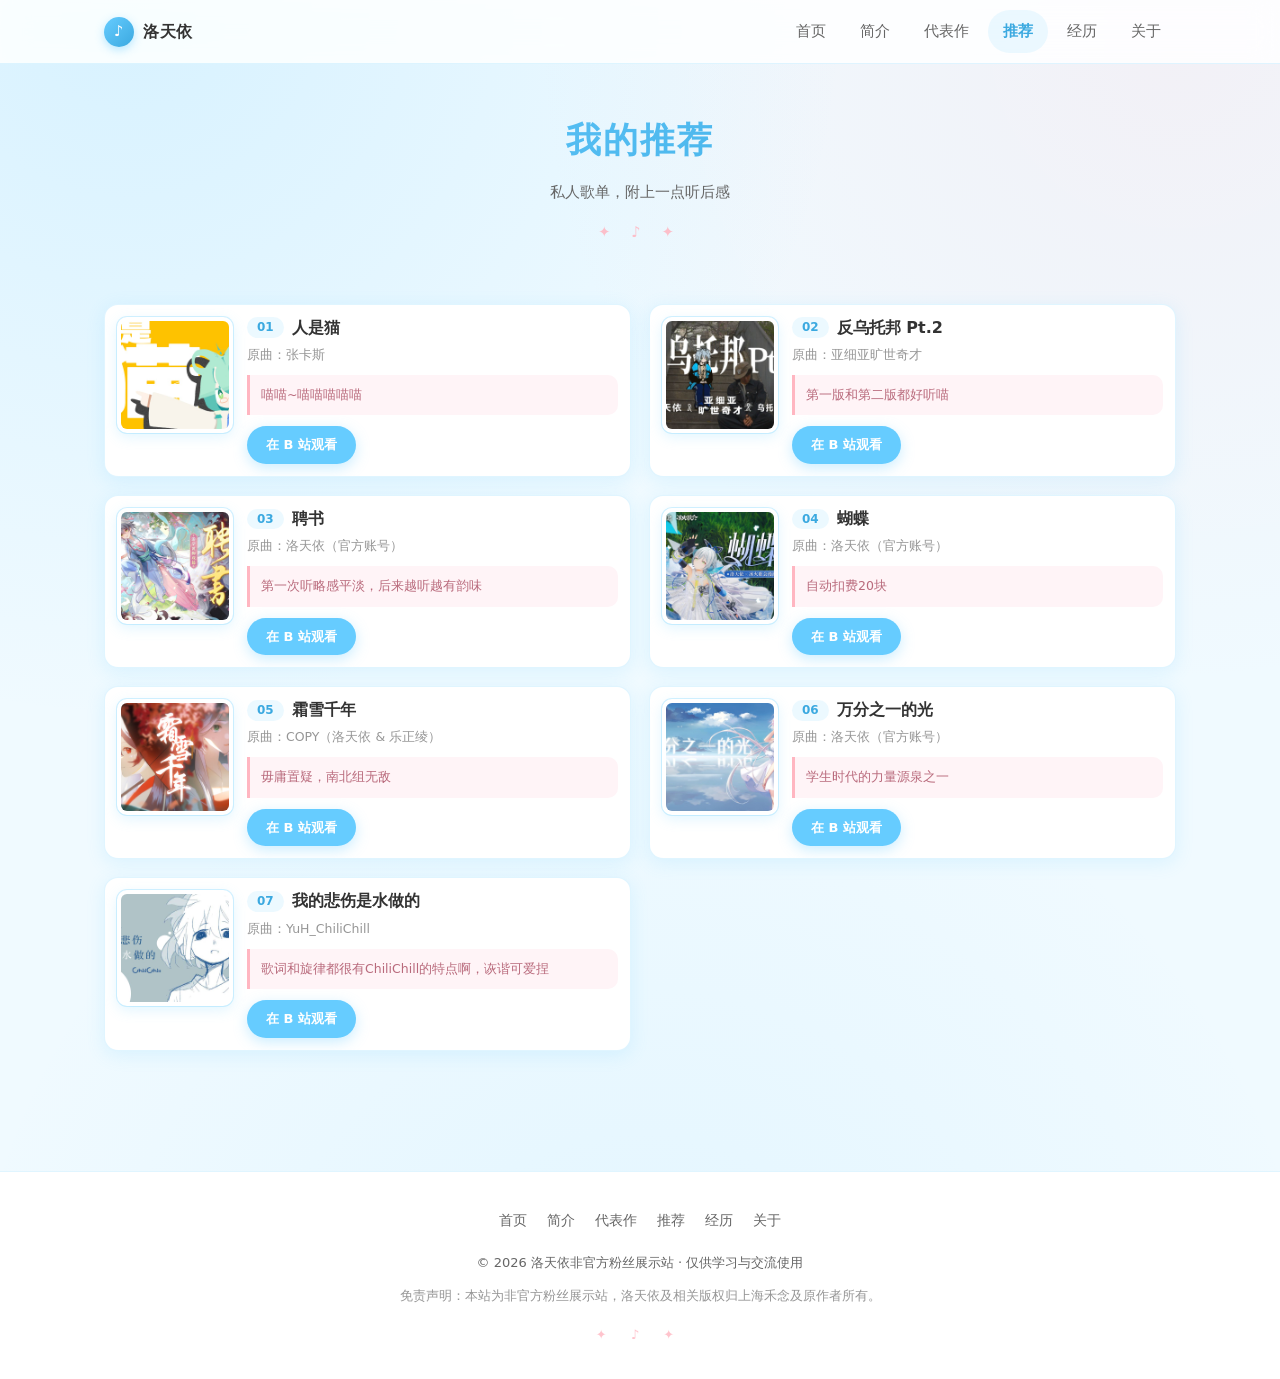
==== recommendations.html @ aaa6072d "Add files via upload" ====
<!DOCTYPE html>
<html lang="zh-CN">
<head>
  <meta charset="UTF-8">
  <meta name="viewport" content="width=device-width, initial-scale=1.0">
  <!-- 内容安全策略：只允许加载本站资源（脚本 / 样式 / 图片 / 网络请求全部限定同源）。
       唯一例外是 style-src 的 'unsafe-inline' —— 页面里用了 style="" 内联属性。 -->
  <meta http-equiv="Content-Security-Policy"
        content="default-src 'self'; img-src 'self'; style-src 'self' 'unsafe-inline'; script-src 'self'; connect-src 'self'; base-uri 'self'; form-action 'none'; object-src 'none'; frame-src 'none'">
  <title>推荐 · 洛天依</title>
  <meta name="description" content="站长私人的洛天依推荐歌单，附每首歌的推荐语。">
  <meta name="theme-color" content="#66CCFF">
  <link rel="stylesheet" href="css/style.css">
</head>

<body>

  <!-- 顶部固定导航：当前页为「推荐」 -->
  <header class="nav">
    <div class="nav-inner">
      <a class="brand" href="index.html">
        <span class="brand-mark">♪</span>
        <span class="brand-name">洛天依</span>
      </a>
      <button class="nav-toggle" id="navToggle" type="button"
              aria-label="打开导航菜单" aria-expanded="false" aria-controls="navLinks">
        <span></span><span></span><span></span>
      </button>
      <nav class="nav-links" id="navLinks">
        <a href="index.html">首页</a>
        <a href="profile.html">简介</a>
        <a href="works.html">代表作</a>
        <a href="recommendations.html" class="active" aria-current="page">推荐</a>
        <a href="history.html">经历</a>
        <a href="about.html">关于</a>
      </nav>
    </div>
  </header>

  <main>

    <div class="page-head container">
      <h1>我的推荐</h1>
      <p>私人歌单，附上一点听后感</p>
      <p class="head-deco" aria-hidden="true">✦ ♪ ✦</p>
    </div>

    <!-- ==================================================================
         维护备注（不在页面上显示，改数据时看这里）

         本页数据来自 _data/recommendations.json，由 js/main.js 渲染。
         想加歌 / 改推荐语 / 换封面，编辑那个 JSON 就行，不用动 HTML。

         改完请双击根目录的「更新推荐数据.bat」同步一次 ——
         它会生成 _data/recommendations.js 镜像，让你直接双击网页时也能读到数据
         （浏览器出于同源策略，禁止本地网页用 fetch 读取 JSON 文件）。
         部署到服务器后，页面会优先直接读取 JSON，就不需要这一步了。
         ================================================================== -->


    <!-- ==================================================================
         歌单容器
         注意：id="recList" 是 main.js 的挂载点，class="rec-grid" 提供网格布局。
              两者都不要删，否则推荐卡片渲染不出来。
         ================================================================== -->
    <section class="section container">
      <div class="rec-grid" id="recList">
        <p class="loading">正在加载歌单…</p>
      </div>
    </section>

  </main>


  <!-- 页脚（全站统一） -->
  <footer class="footer">
    <div class="container">
      <nav class="footer-links">
        <a href="index.html">首页</a>
        <a href="profile.html">简介</a>
        <a href="works.html">代表作</a>
        <a href="recommendations.html">推荐</a>
        <a href="history.html">经历</a>
        <a href="about.html">关于</a>
      </nav>
      <p class="footer-copy">
        © <span id="year">2025</span> 洛天依非官方粉丝展示站 · 仅供学习与交流使用
      </p>
      <p class="footer-disclaimer">
        免责声明：本站为非官方粉丝展示站，洛天依及相关版权归上海禾念及原作者所有。
      </p>
      <p class="footer-star" aria-hidden="true">✦ ♪ ✦</p>
    </div>
  </footer>

  <script src="js/main.js"></script>
</body>
</html>
---- css/style.css ----
@charset "UTF-8";
/* ==========================================================================
   洛天依主题站 · 全站共用样式表
   文件：css/style.css
   --------------------------------------------------------------------------
   配色规范
     主色      天依蓝    #66CCFF
     悬停      深蓝      #3BA9E0
     页面底色  浅蓝      #F0FAFF
     卡片      白        #FFFFFF
     正文      深灰      #333333
     辅助      灰        #666666
     点缀      淡粉      #FFB6C1

   风格：极简、清爽、留白多、圆角 14px、柔和阴影、悬停轻微上浮
   ========================================================================== */


/* ==========================================================================
   1. 设计变量
   ========================================================================== */
:root {
  /* 配色 */
  --ty:          #66CCFF;                    /* 天依蓝（主色） */
  --ty-deep:     #3BA9E0;                    /* 悬停深蓝 */
  --ty-soft:     #F0FAFF;                    /* 浅蓝背景 */
  --ty-tint:     rgba(102, 204, 255, .12);   /* 极浅蓝（选中态底色） */
  --ty-line:     rgba(102, 204, 255, .20);   /* 浅蓝描边 */
  --ty-line-2:   rgba(102, 204, 255, .45);   /* 悬停描边 */
  --pink:        #FFB6C1;                    /* 点缀淡粉 */
  --pink-soft:   #FFF4F7;                    /* 淡粉底 */

  --text:        #333333;                    /* 正文 */
  --text-sub:    #666666;                    /* 辅助文字 */
  --text-mute:   #969696;                    /* 更弱的说明文字 */
  --white:       #FFFFFF;

  /* 形状 */
  --radius:      14px;                       /* 全站统一圆角 */
  --radius-sm:   10px;
  --radius-pill: 999px;

  /* 阴影 */
  --shadow:       0 4px 18px rgba(102, 204, 255, .16);
  --shadow-hover: 0 12px 30px rgba(102, 204, 255, .30);
  --shadow-btn:   0 4px 14px rgba(102, 204, 255, .35);

  /* 尺寸 */
  --nav-h:  64px;                            /* 固定导航栏高度 */
  --maxw:   1120px;                          /* 内容最大宽度 */

  /* 动效 */
  --ease: .28s cubic-bezier(.4, 0, .2, 1);
}


/* ==========================================================================
   2. 基础重置
   ========================================================================== */
*,
*::before,
*::after { box-sizing: border-box; }

html {
  scroll-behavior: smooth;
  scroll-padding-top: calc(var(--nav-h) + 16px);   /* 锚点跳转时避开固定导航 */
  -webkit-text-size-adjust: 100%;
}

body {
  margin: 0;
  padding-top: var(--nav-h);                       /* 给固定导航让位 */
  font-family: "PingFang SC", "Hiragino Sans GB", "Microsoft YaHei", "微软雅黑",
               system-ui, -apple-system, "Segoe UI", Roboto, sans-serif;
  font-size: 15px;
  line-height: 1.75;
  color: var(--text);
  background-color: var(--ty-soft);
  /* 极淡的蓝粉光晕，制造清爽的未来感（不花哨，只是氛围） */
  background-image:
    radial-gradient(circle at 10% 0%,   rgba(102, 204, 255, .18), transparent 40%),
    radial-gradient(circle at 92% 3%,   rgba(255, 182, 193, .14), transparent 36%),
    radial-gradient(circle at 50% 100%, rgba(102, 204, 255, .10), transparent 45%);
  background-repeat: no-repeat;
  -webkit-font-smoothing: antialiased;
}

img { max-width: 100%; height: auto; display: block; }

a { color: var(--ty-deep); text-decoration: none; transition: color var(--ease); }
a:hover { color: var(--ty); }

h1, h2, h3, h4 { margin: 0; font-weight: 700; line-height: 1.4; color: var(--text); }
p  { margin: 0; }
ul, ol { margin: 0; padding: 0; list-style: none; }

/* 键盘可达性：统一焦点圈 */
a:focus-visible,
button:focus-visible {
  outline: 2px solid var(--ty);
  outline-offset: 3px;
  border-radius: 6px;
}


/* ==========================================================================
   3. 布局工具类
   ========================================================================== */
.container {
  width: 100%;
  max-width: var(--maxw);
  margin: 0 auto;
  padding: 0 24px;
}

/* 注意：.section 常与 .container 用在同一个元素上（如 class="section container"）。
   此处必须只写上下 padding —— 若写成简写 padding: 52px 0，
   会把 .container 的左右内边距覆盖成 0，导致整块内容顶到屏幕边缘。 */
.section { padding-top: 52px; padding-bottom: 52px; }
.center  { text-align: center; }
.hide    { display: none !important; }

/* 区块标题：左侧一条天依蓝短竖线 */
.section-head { margin-bottom: 26px; }

.section-title {
  font-size: clamp(21px, 3vw, 27px);
  display: flex;
  align-items: center;
  gap: 12px;
}

.section-title::before {
  content: "";
  flex: 0 0 auto;
  width: 4px;
  height: 22px;
  border-radius: 2px;
  background: linear-gradient(180deg, var(--ty), var(--ty-deep));
}

.section-sub {
  margin-top: 8px;
  margin-left: 16px;              /* 与标题文字对齐 */
  font-size: 14px;
  color: var(--text-sub);
}


/* ==========================================================================
   4. 顶部固定导航栏
   ========================================================================== */
.nav {
  position: fixed;
  top: 0; left: 0; right: 0;
  height: var(--nav-h);
  z-index: 100;
  background: rgba(255, 255, 255, .86);
  backdrop-filter: blur(14px) saturate(1.6);
  -webkit-backdrop-filter: blur(14px) saturate(1.6);
  border-bottom: 1px solid var(--ty-line);
}

.nav-inner {
  height: 100%;
  max-width: var(--maxw);
  margin: 0 auto;
  padding: 0 24px;
  display: flex;
  align-items: center;
  justify-content: space-between;
  gap: 16px;
}

/* 站点标识 */
.brand {
  display: flex;
  align-items: center;
  gap: 9px;
  color: var(--text);
  font-weight: 700;
  font-size: 16px;
  letter-spacing: .5px;
  flex: 0 0 auto;
}

.brand:hover { color: var(--ty-deep); }

.brand-mark {
  width: 30px; height: 30px;
  display: grid;
  place-items: center;
  border-radius: 50%;
  background: linear-gradient(135deg, var(--ty), var(--ty-deep));
  color: #fff;
  font-size: 15px;
  line-height: 1;
  box-shadow: 0 3px 10px rgba(102, 204, 255, .45);
}

/* 导航链接 */
.nav-links {
  display: flex;
  align-items: center;
  gap: 4px;
}

.nav-links a {
  display: block;
  padding: 8px 15px;
  border-radius: var(--radius-pill);
  font-size: 15px;
  color: var(--text-sub);
  white-space: nowrap;
  transition: color var(--ease), background-color var(--ease);
}

.nav-links a:hover {
  color: var(--ty-deep);
  background: var(--ty-soft);
}

/* 当前页高亮 —— 天依蓝 */
.nav-links a.active {
  color: var(--ty-deep);
  background: var(--ty-tint);
  font-weight: 600;
}

/* 汉堡按钮（移动端才显示） */
.nav-toggle {
  display: none;
  flex-direction: column;
  justify-content: center;
  gap: 5px;
  width: 42px; height: 38px;
  padding: 0 9px;
  border: 1px solid var(--ty-line);
  border-radius: var(--radius-sm);
  background: #fff;
  cursor: pointer;
  transition: border-color var(--ease), background-color var(--ease);
}

.nav-toggle:hover { border-color: var(--ty-line-2); background: var(--ty-soft); }

.nav-toggle span {
  display: block;
  height: 2px;
  border-radius: 2px;
  background: var(--ty-deep);
  transition: transform var(--ease), opacity var(--ease);
}

/* 展开时变成叉号 */
.nav-toggle.open span:nth-child(1) { transform: translateY(7px) rotate(45deg); }
.nav-toggle.open span:nth-child(2) { opacity: 0; }
.nav-toggle.open span:nth-child(3) { transform: translateY(-7px) rotate(-45deg); }


/* ==========================================================================
   5. 首页 Hero 区
   ========================================================================== */
.hero {
  display: grid;
  grid-template-columns: minmax(0, .92fr) minmax(0, 1.08fr);
  align-items: center;
  gap: 56px;
  padding-top: 56px;
  padding-bottom: 64px;
}

/* 立绘 + 光晕 + 装饰 */
.hero-visual {
  position: relative;
  display: flex;
  justify-content: center;
  align-items: center;
  min-height: 320px;
}

.hero-visual::before {
  content: "";
  position: absolute;
  inset: 6% 2%;
  border-radius: 50%;
  background: radial-gradient(circle at 50% 45%,
              rgba(102, 204, 255, .34), rgba(102, 204, 255, 0) 68%);
  filter: blur(10px);
  z-index: 0;
}

.hero-avatar {
  position: relative;
  z-index: 1;
  width: 100%;
  max-width: 340px;
  border-radius: var(--radius);
  box-shadow: 0 14px 38px rgba(102, 204, 255, .28);
  animation: float 6s ease-in-out infinite;
}

.hero-text { position: relative; z-index: 1; }

.hero-name {
  font-size: clamp(38px, 7vw, 60px);
  font-weight: 800;
  letter-spacing: 3px;
  line-height: 1.15;
  background: linear-gradient(135deg, var(--ty) 0%, var(--ty-deep) 100%);
  -webkit-background-clip: text;
  background-clip: text;
  color: var(--ty-deep);                    /* 不支持渐变文字时的兜底色 */
  -webkit-text-fill-color: transparent;
}

/* 标题下一条渐隐的短横线，增加未来感 */
.hero-name::after {
  content: "";
  display: block;
  width: 72px;
  height: 3px;
  margin-top: 16px;
  border-radius: 3px;
  background: linear-gradient(90deg, var(--ty), rgba(255, 182, 193, .9));
}

.hero-tagline {
  margin-top: 22px;
  font-size: 17px;
  line-height: 1.9;
  color: var(--text-sub);
}

.hero-actions {
  display: flex;
  flex-wrap: wrap;
  gap: 12px;
  margin-top: 30px;
}

/* 浮动装饰：星星 / 音符 */
.deco {
  position: absolute;
  z-index: 2;
  color: var(--ty);
  opacity: .55;
  font-size: 20px;
  line-height: 1;
  pointer-events: none;
  user-select: none;
  animation: float 7s ease-in-out infinite;
}

.deco.pink { color: var(--pink); opacity: .8; }

.d1 { top: 4%;  left: 2%;  font-size: 22px; animation-delay: 0s; }
.d2 { top: 14%; right: 4%; font-size: 26px; animation-delay: -1.6s; }
.d3 { bottom: 16%; left: 6%; font-size: 17px; animation-delay: -3s; }
.d4 { bottom: 6%; right: 8%; font-size: 24px; animation-delay: -4.4s; }

@keyframes float {
  0%, 100% { transform: translateY(0); }
  50%      { transform: translateY(-10px); }
}


/* ==========================================================================
   6. 标签
   ========================================================================== */
.tags {
  display: flex;
  flex-wrap: wrap;
  gap: 10px;
  margin-top: 26px;
}

.tag {
  display: inline-block;
  padding: 6px 17px;
  border-radius: var(--radius-pill);
  background: var(--white);
  border: 1px solid var(--ty-line);
  color: var(--ty-deep);
  font-size: 13.5px;
  font-weight: 500;
  box-shadow: 0 2px 8px rgba(102, 204, 255, .12);
  transition: transform var(--ease), box-shadow var(--ease);
}

.tag:hover { transform: translateY(-2px); box-shadow: 0 5px 14px rgba(102, 204, 255, .22); }

/* 淡粉点缀标签 */
.tag-pink {
  background: var(--pink-soft);
  border-color: rgba(255, 182, 193, .55);
  color: #E08A9B;
}


/* ==========================================================================
   7. 按钮
   ========================================================================== */
.btn {
  display: inline-flex;
  align-items: center;
  justify-content: center;
  gap: 8px;
  padding: 11px 26px;
  border: 1px solid transparent;
  border-radius: var(--radius-pill);
  background: var(--ty);
  color: #fff;
  font-size: 14.5px;
  font-weight: 600;
  font-family: inherit;
  line-height: 1.5;
  cursor: pointer;
  box-shadow: var(--shadow-btn);
  transition: background-color var(--ease), transform var(--ease), box-shadow var(--ease);
}

.btn:hover {
  background: var(--ty-deep);
  color: #fff;
  transform: translateY(-2px);
  box-shadow: 0 8px 22px rgba(102, 204, 255, .45);
}

.btn:active { transform: translateY(0); }

/* 次要按钮：白底蓝边 */
.btn-outline {
  background: var(--white);
  color: var(--ty-deep);
  border-color: var(--ty);
  box-shadow: none;
}

.btn-outline:hover {
  background: var(--ty-soft);
  color: var(--ty-deep);
  box-shadow: 0 6px 18px rgba(102, 204, 255, .22);
}

/* 大号按钮（代表作页的官方入口用） */
.btn-lg { padding: 14px 34px; font-size: 16px; }

.btn-row {
  display: flex;
  flex-wrap: wrap;
  gap: 14px;
  justify-content: center;
}


/* ==========================================================================
   8. 首页模块卡片
   ========================================================================== */
.module-grid {
  display: grid;
  grid-template-columns: repeat(auto-fit, minmax(196px, 1fr));
  gap: 20px;
}

.module-card {
  display: block;
  padding: 26px 22px;
  background: var(--white);
  border: 1px solid var(--ty-line);
  border-radius: var(--radius);
  color: var(--text);
  box-shadow: var(--shadow);
  transition: transform var(--ease), box-shadow var(--ease), border-color var(--ease);
}

.module-card:hover {
  transform: translateY(-5px);
  box-shadow: var(--shadow-hover);
  border-color: var(--ty-line-2);
  color: var(--text);
}

.module-icon {
  display: grid;
  place-items: center;
  width: 46px; height: 46px;
  margin-bottom: 15px;
  border-radius: 12px;
  background: linear-gradient(135deg, rgba(102, 204, 255, .20), rgba(102, 204, 255, .06));
  color: var(--ty-deep);
  font-size: 21px;
  line-height: 1;
}

.module-card h3 { font-size: 17px; margin-bottom: 8px; }

.module-card p {
  font-size: 13.5px;
  line-height: 1.7;
  color: var(--text-sub);
}

.module-more {
  display: inline-block;
  margin-top: 15px;
  font-size: 13px;
  font-weight: 600;
  color: var(--ty);
}

.module-more::after {
  content: " →";
  display: inline-block;
  transition: transform var(--ease);
}

.module-card:hover .module-more::after { transform: translateX(3px); }


/* ==========================================================================
   9. 通用内容卡片
   ========================================================================== */
.card {
  padding: 28px;
  background: var(--white);
  border: 1px solid var(--ty-line);
  border-radius: var(--radius);
  box-shadow: var(--shadow);
}

.card + .card { margin-top: 20px; }

.card h3 {
  font-size: 18px;
  margin-bottom: 14px;
  display: flex;
  align-items: center;
  gap: 10px;
}

.card h3::before {
  content: "";
  width: 3px; height: 17px;
  border-radius: 2px;
  background: var(--ty);
}

.card p { color: var(--text-sub); line-height: 1.9; }
.card p + p { margin-top: 12px; }


/* ==========================================================================
   10. 页面标题区（内页通用）
   ========================================================================== */
.page-head {
  /* 同样只用上下 padding，理由见 .section 处的说明 */
  padding-top: 52px;
  padding-bottom: 6px;
  text-align: center;
}

.page-head h1 {
  font-size: clamp(25px, 4vw, 35px);
  letter-spacing: 2px;
  background: linear-gradient(135deg, var(--ty) 0%, var(--ty-deep) 100%);
  -webkit-background-clip: text;
  background-clip: text;
  color: var(--ty-deep);
  -webkit-text-fill-color: transparent;
}

.page-head p {
  margin-top: 14px;
  font-size: 15px;
  color: var(--text-sub);
}

/* 标题下方的装饰小星星 */
.page-head .head-deco {
  margin-top: 14px;
  color: var(--pink);
  font-size: 15px;
  letter-spacing: 8px;
  opacity: .85;
}


/* ==========================================================================
   11. 资料列表（简介页 / 关于页）
   ========================================================================== */
/* 资料卡：断点宽度取 260px，桌面端正好排成 3 列，
   「简介」页 6 项资料会呈现为均衡的 3+3，而不是 4+2。 */
.info-grid {
  display: grid;
  grid-template-columns: repeat(auto-fit, minmax(260px, 1fr));
  gap: 14px;
}

.info-item {
  padding: 16px 20px;
  background: var(--white);
  border: 1px solid var(--ty-line);
  border-radius: var(--radius-sm);
  transition: transform var(--ease), box-shadow var(--ease), border-color var(--ease);
}

.info-item:hover {
  transform: translateY(-3px);
  box-shadow: var(--shadow);
  border-color: var(--ty-line-2);
}

.info-item .k {
  display: block;
  font-size: 12.5px;
  color: var(--text-mute);
  letter-spacing: .5px;
  margin-bottom: 5px;
}

.info-item .v {
  display: block;
  font-size: 15px;
  font-weight: 600;
  color: var(--text);
}

.info-item .v .sub {
  font-weight: 400;
  font-size: 13px;
  color: var(--text-sub);
}


/* ==========================================================================
   11b. 色卡（简介页「代表色说明」用）
   ========================================================================== */
.swatch-row {
  display: grid;
  grid-template-columns: repeat(auto-fit, minmax(148px, 1fr));
  gap: 14px;
  margin-top: 20px;
}

.swatch {
  display: flex;
  flex-direction: column;
  justify-content: flex-end;
  height: 96px;
  padding: 10px 13px;
  border: 1px solid var(--ty-line);
  border-radius: var(--radius-sm);
  box-shadow: var(--shadow);
  /* 深色底上的白字，加一层浅投影保证可读 */
  color: #fff;
  text-shadow: 0 1px 3px rgba(0, 0, 0, .28);
  transition: transform var(--ease), box-shadow var(--ease);
}

.swatch:hover { transform: translateY(-3px); box-shadow: var(--shadow-hover); }

.swatch span {
  font-family: Consolas, Monaco, monospace;
  font-size: 13px;
  font-weight: 700;
  letter-spacing: .3px;
}

.swatch em {
  font-style: normal;
  font-size: 12px;
  opacity: .95;
}

/* 浅色底（如 #F0FAFF）改用深色文字 */
.swatch.light { color: var(--text); text-shadow: none; }


/* ==========================================================================
   12. 作品 / 推荐 卡片网格
   ========================================================================== */
.works-grid,
.rec-grid {
  display: grid;
  grid-template-columns: repeat(auto-fill, minmax(268px, 1fr));
  gap: 24px;
}

/* --------------------------------------------------------------------------
   两个页面的曲绘尺寸是刻意不同的：
     · 代表作页 .works-grid —— 展示性质，曲绘大一些：4 列 + 4:3
     · 推荐页   .rec-grid   —— 歌单性质，信息为主：横向卡片 + 小缩略图
   想调回去只要改这一段，不影响另一页。
   -------------------------------------------------------------------------- */

/* --- 代表作：4 列 + 4:3 曲绘，整体比默认小一圈 --- */
.works-grid {
  grid-template-columns: repeat(auto-fill, minmax(236px, 1fr));
  gap: 20px;
}

.works-grid .work-cover { aspect-ratio: 4 / 3; }


/* --- 推荐：横向卡片，左侧 116px 小缩略图，曲绘占比最小 --- */
.rec-grid {
  grid-template-columns: repeat(auto-fill, minmax(384px, 1fr));
  gap: 18px;
}

.rec-grid .work-card {
  flex-direction: row;
  align-items: flex-start;
  gap: 14px;
  padding: 12px;
}

.rec-grid .work-cover {
  flex: 0 0 auto;
  width: 116px;
  height: 116px;
  margin: 0;
  aspect-ratio: auto;        /* 宽高都已固定，这里必须关掉，否则会被 4:3 规则干扰 */
  border-width: 4px;         /* 缩略图小，卡纸相应收窄 */
  border-radius: 10px;
}

.rec-grid .work-body {
  flex: 1;
  min-width: 0;              /* 关键：允许内部长文本正常换行，不被 flex 撑开 */
  padding: 0;
}

/* 小尺寸下的字号与间距微调，让横向卡片更紧凑 */
.rec-grid .work-title       { font-size: 16px; }
.rec-grid .work-credit      { margin-top: 5px; }
.rec-grid .rec-quote        { margin-top: 9px; padding: 9px 11px; font-size: 12.5px; }
.rec-grid .work-body .btn   { margin-top: 11px; padding: 8px 18px; font-size: 13px; }

.work-card {
  display: flex;
  flex-direction: column;
  overflow: hidden;
  background: var(--white);
  border: 1px solid var(--ty-line);
  border-radius: var(--radius);
  box-shadow: var(--shadow);
  transition: transform var(--ease), box-shadow var(--ease), border-color var(--ease);
}

.work-card:hover {
  transform: translateY(-5px);
  box-shadow: var(--shadow-hover);
  border-color: var(--ty-line-2);
}

/* 曲绘：相纸效果 ——
   图片外留一圈 5px 白卡纸，卡纸外侧再压一道极细的蓝色描边，
   配合柔和投影，看起来像一张照片嵌在卡片上。
   描边用 box-shadow 画而不是 border，好处是它不占布局宽度，
   卡纸的留白宽度不会被描边吃掉。
   内缩 10px 与下方 .work-body 的左右内边距 12px 接近，
   图片和文字的左边缘基本对齐。 */
.work-cover {
  display: block;
  width: calc(100% - 20px);
  margin: 10px 10px 0;
  aspect-ratio: 1 / 1;
  object-fit: cover;
  background: var(--ty-soft);
  border: 5px solid var(--white);
  border-radius: 12px;
  box-shadow: 0 0 0 1px rgba(102, 204, 255, .28),
              0 4px 14px rgba(102, 204, 255, .20);
  transition: box-shadow var(--ease);
}

/* 悬停：细环变亮、投影加深，与卡片整体上浮呼应 */
.work-card:hover .work-cover {
  box-shadow: 0 0 0 1px rgba(102, 204, 255, .55),
              0 8px 22px rgba(102, 204, 255, .32);
}

.work-body {
  display: flex;
  flex-direction: column;
  flex: 1;
  padding: 14px 12px 18px;
}

.work-title {
  font-size: 18px;
  display: flex;
  align-items: center;
  gap: 8px;
  flex-wrap: wrap;
}

/* 序号小圆点，让列表更有节奏感 */
.work-index {
  font-size: 12px;
  font-weight: 700;
  color: var(--ty-deep);
  background: var(--ty-tint);
  border-radius: var(--radius-pill);
  padding: 2px 10px;
}

/* 原曲署名：比正文更弱，不抢视觉 */
.work-credit {
  margin-top: 7px;
  font-size: 12.5px;
  color: var(--text-mute);
}

.work-desc {
  flex: 1;
  margin-top: 10px;
  font-size: 13.5px;
  line-height: 1.8;
  color: var(--text-sub);
}

/* 推荐语：淡粉底，和作品页区分开 */
.rec-quote {
  flex: 1;
  margin-top: 12px;
  padding: 12px 14px;
  font-size: 13.5px;
  line-height: 1.8;
  color: #B96A7C;
  background: var(--pink-soft);
  border-left: 3px solid var(--pink);
  border-radius: 0 var(--radius-sm) var(--radius-sm) 0;
}

.work-body .btn {
  margin-top: 18px;
  align-self: flex-start;
}


/* ==========================================================================
   13. 垂直时间线（经历页）
   ========================================================================== */
.timeline {
  position: relative;
  max-width: 760px;
  margin: 0 auto;
  padding-left: 36px;
}

/* 贯穿的竖线 */
.timeline::before {
  content: "";
  position: absolute;
  left: 9px;
  top: 8px;
  bottom: 8px;
  width: 2px;
  border-radius: 2px;
  background: linear-gradient(180deg, var(--ty) 0%, rgba(102, 204, 255, .35) 60%, rgba(255, 182, 193, .45) 100%);
}

.tl-item {
  position: relative;
  padding-bottom: 32px;
}

.tl-item:last-child { padding-bottom: 0; }

/* 节点圆点 */
.tl-item::before {
  content: "";
  position: absolute;
  left: -36px;
  top: 4px;
  width: 20px; height: 20px;
  border-radius: 50%;
  background: var(--white);
  border: 3px solid var(--ty);
  box-shadow: 0 0 0 4px rgba(102, 204, 255, .16);
  transition: border-color var(--ease), box-shadow var(--ease);
}

.tl-item:hover::before {
  border-color: var(--ty-deep);
  box-shadow: 0 0 0 6px rgba(102, 204, 255, .24);
}

.tl-year {
  display: inline-block;
  margin-bottom: 10px;
  padding: 3px 15px;
  border-radius: var(--radius-pill);
  background: var(--ty-tint);
  color: var(--ty-deep);
  font-size: 13.5px;
  font-weight: 700;
  letter-spacing: .5px;
}

.tl-card {
  padding: 18px 22px;
  background: var(--white);
  border: 1px solid var(--ty-line);
  border-radius: var(--radius);
  box-shadow: var(--shadow);
  transition: transform var(--ease), box-shadow var(--ease), border-color var(--ease);
}

.tl-item:hover .tl-card {
  transform: translateY(-3px);
  box-shadow: var(--shadow-hover);
  border-color: var(--ty-line-2);
}

.tl-card h3 { font-size: 16.5px; margin-bottom: 7px; }

.tl-card p {
  font-size: 13.5px;
  line-height: 1.8;
  color: var(--text-sub);
}


/* ==========================================================================
   14. 提示框（免责声明 / 注意事项）
   ========================================================================== */
.notice {
  padding: 20px 24px;
  background: var(--pink-soft);
  border: 1px solid rgba(255, 182, 193, .55);
  border-radius: var(--radius);
}

.notice h3 {
  font-size: 16px;
  margin-bottom: 10px;
  color: #C9707F;
  display: flex;
  align-items: center;
  gap: 8px;
}

.notice p { color: var(--text-sub); line-height: 1.9; font-size: 14px; }
.notice p + p { margin-top: 10px; }

/* 蓝色信息框 */
.tip {
  padding: 20px 24px;
  background: var(--white);
  border: 1px dashed var(--ty-line-2);
  border-radius: var(--radius);
}

.tip p { color: var(--text-sub); font-size: 14px; line-height: 1.9; }


/* ==========================================================================
   15. 数据加载状态（推荐页用）
   ========================================================================== */
.loading,
.load-error {
  padding: 44px 0;
  text-align: center;
  font-size: 14.5px;
  color: var(--text-sub);
}

.load-error {
  color: #C9707F;
  background: var(--pink-soft);
  border: 1px solid rgba(255, 182, 193, .55);
  border-radius: var(--radius);
  padding: 22px 24px;
}

.load-error code {
  display: inline-block;
  margin-top: 8px;
  padding: 2px 8px;
  border-radius: 6px;
  background: rgba(255, 255, 255, .8);
  font-family: Consolas, Monaco, monospace;
  font-size: 13px;
  color: var(--text);
}


/* ==========================================================================
   16. 页脚
   ========================================================================== */
.footer {
  margin-top: 68px;
  padding: 36px 0 32px;
  background: var(--white);
  border-top: 1px solid var(--ty-line);
  text-align: center;
}

.footer-links {
  display: flex;
  flex-wrap: wrap;
  justify-content: center;
  gap: 8px 20px;
  margin-bottom: 18px;
}

.footer-links a {
  font-size: 14px;
  color: var(--text-sub);
}

.footer-links a:hover { color: var(--ty-deep); }

.footer-copy {
  font-size: 13px;
  color: var(--text-sub);
  line-height: 2;
}

/* 免责声明：全站统一，略弱化 */
.footer-disclaimer {
  margin-top: 8px;
  font-size: 12.5px;
  color: var(--text-mute);
  line-height: 1.9;
}

.footer-star {
  margin-top: 16px;
  color: var(--pink);
  font-size: 13px;
  letter-spacing: 10px;
  opacity: .8;
}


/* ==========================================================================
   17. 响应式
   ========================================================================== */

/* --- 平板 / 窄屏：导航折叠，Hero 改为上下排列 --- */
@media (max-width: 860px) {
  .nav-toggle { display: flex; }

  /* 折叠菜单：从导航栏下方展开 */
  .nav-links {
    position: absolute;
    top: var(--nav-h);
    left: 0;
    right: 0;
    flex-direction: column;
    align-items: stretch;
    gap: 2px;
    padding: 10px 16px 16px;
    background: var(--white);
    border-bottom: 1px solid var(--ty-line);
    box-shadow: 0 12px 26px rgba(102, 204, 255, .20);
    /* 默认收起 */
    display: none;
  }

  .nav-links.open { display: flex; }

  .nav-links a { padding: 12px 15px; border-radius: var(--radius-sm); }

  /* 移动端：立绘在上，文字在下 */
  .hero {
    grid-template-columns: 1fr;
    gap: 34px;
    padding-top: 40px;
    padding-bottom: 44px;
    text-align: center;
  }

  .hero-visual { min-height: auto; }

  .hero-avatar { max-width: 280px; }

  /* 居中模式下，让标题下的短横线也居中 */
  .hero-name::after { margin-left: auto; margin-right: auto; }

  .hero-actions,
  .tags { justify-content: center; }

  .section-sub { margin-left: 0; }
}

/* --- 手机 --- */
@media (max-width: 560px) {
  .container { padding: 0 18px; }

  .section { padding-top: 40px; padding-bottom: 40px; }

  .page-head { padding-top: 36px; padding-bottom: 4px; }

  .works-grid,
  .rec-grid { grid-template-columns: 1fr; gap: 18px; }

  /* 手机上横向卡片进一步收窄，给文字留出更多宽度 */
  .rec-grid .work-card  { gap: 11px; padding: 10px; }
  .rec-grid .work-cover { width: 100px; height: 100px; border-width: 3px; border-radius: 9px; }

  .module-grid { grid-template-columns: repeat(auto-fit, minmax(150px, 1fr)); gap: 14px; }

  .module-card { padding: 20px 17px; }

  .card { padding: 22px 18px; }

  .btn { padding: 10px 22px; font-size: 14px; }

  .timeline { padding-left: 30px; }
  .tl-item::before { left: -30px; }
  .timeline::before { left: 8px; }

  .footer { margin-top: 48px; }
}

/* --- 尊重系统的"减少动态效果"设置 --- */
@media (prefers-reduced-motion: reduce) {
  html { scroll-behavior: auto; }
  *,
  *::before,
  *::after {
    animation-duration: .001ms !important;
    animation-iteration-count: 1 !important;
    transition-duration: .001ms !important;
  }
}
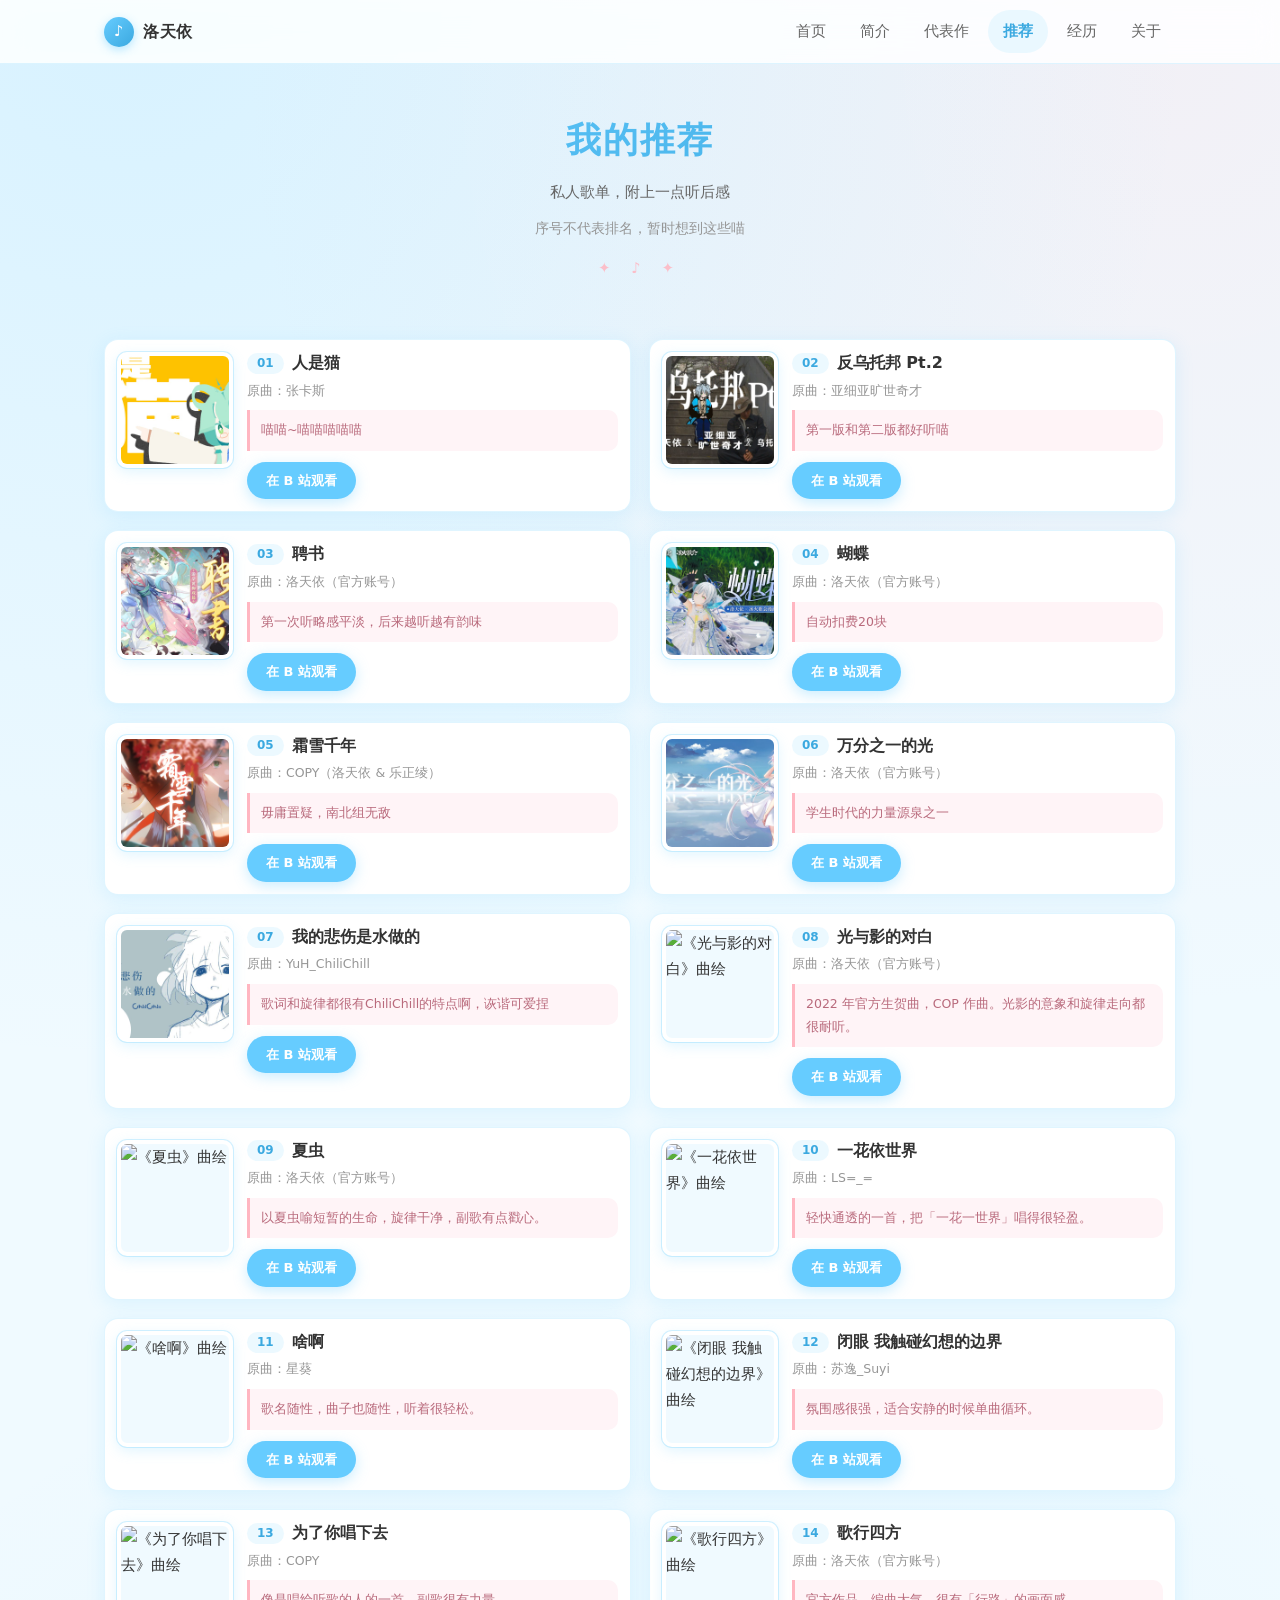
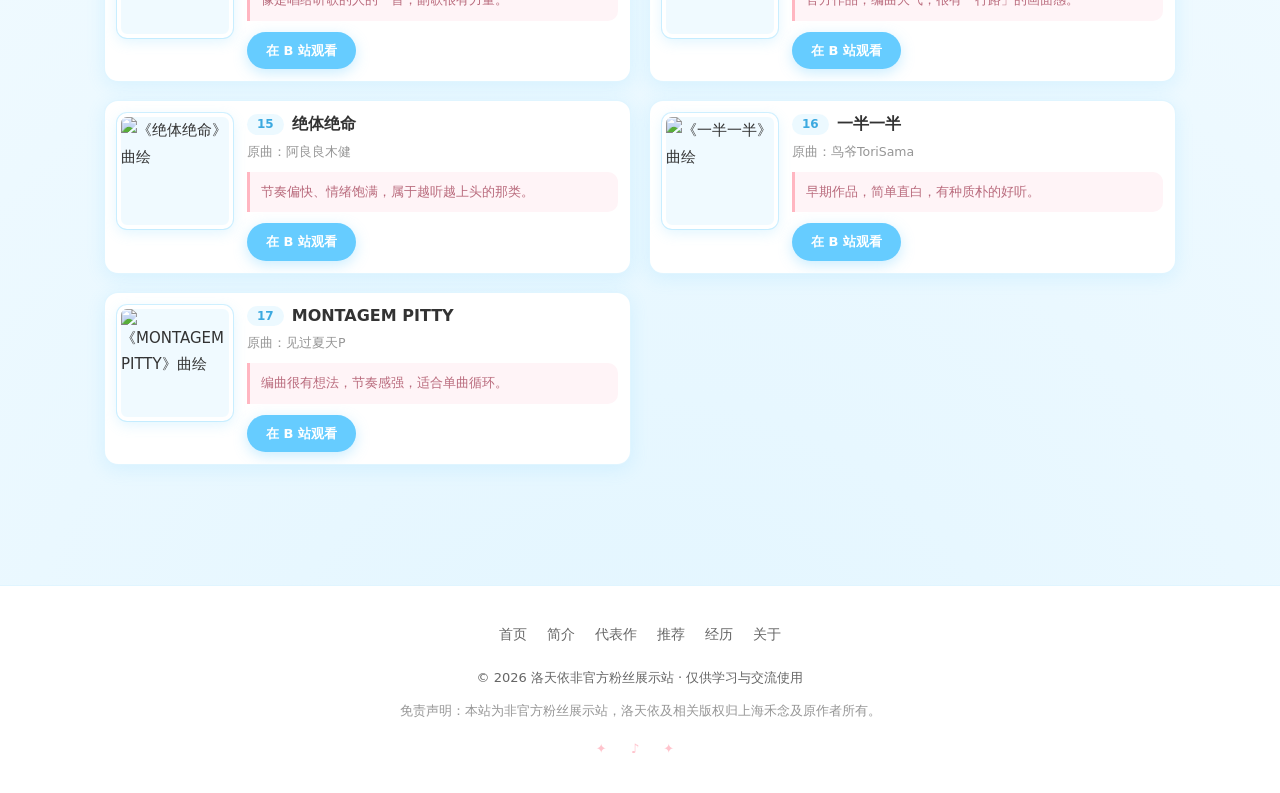
==== commit 143907d1: "Add files via upload" ====
--- a/recommendations.html
+++ b/recommendations.html
@@ -42,6 +42,7 @@
     <div class="page-head container">
       <h1>我的推荐</h1>
       <p>私人歌单，附上一点听后感</p>
+      <p style="margin-top:12px;font-size:13.5px;color:#969696">序号不代表排名，暂时想到这些喵</p>
       <p class="head-deco" aria-hidden="true">✦ ♪ ✦</p>
     </div>
 
